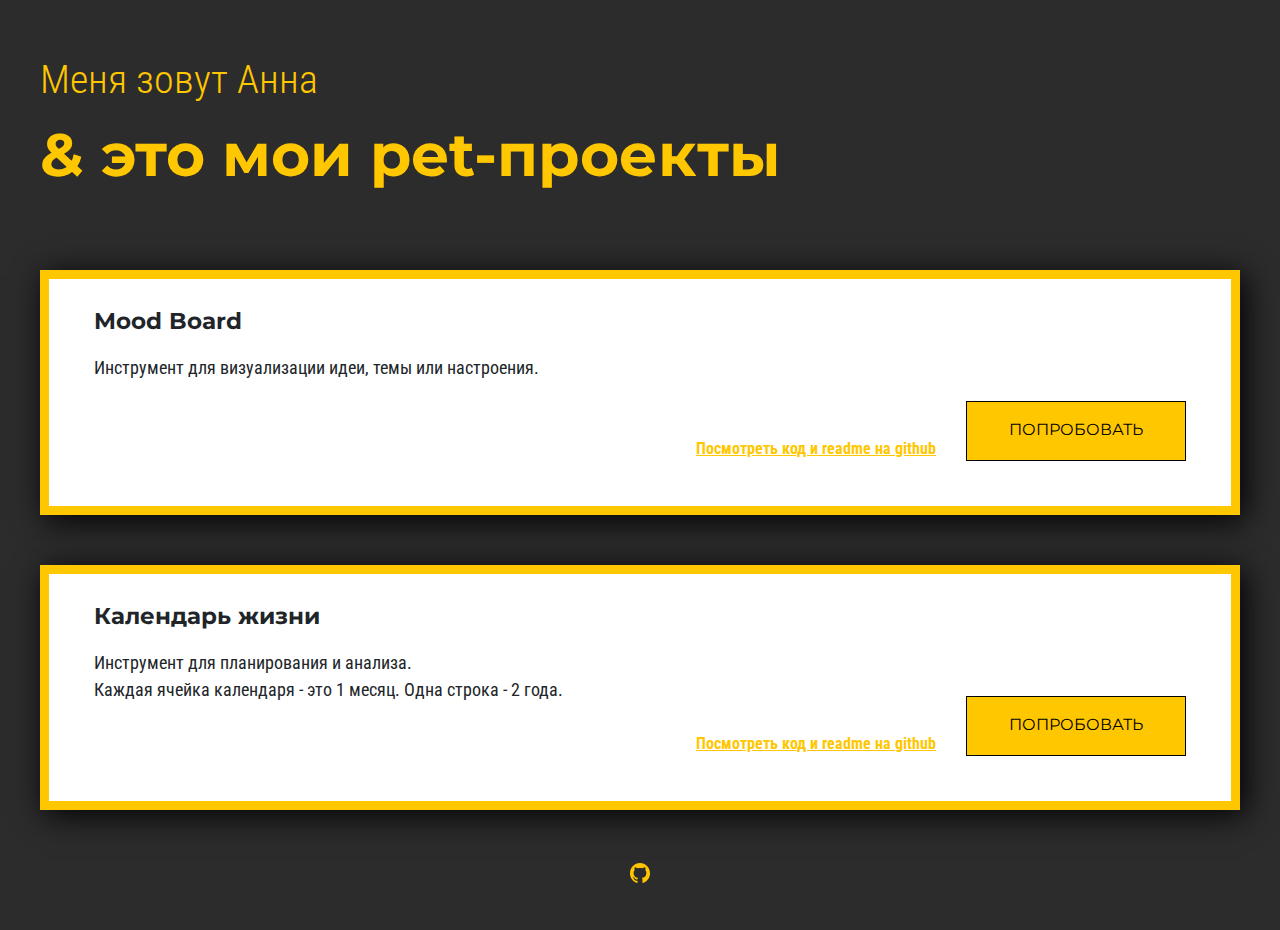
==== index.html @ ff29e498 "Add files via upload" ====
<!DOCTYPE html><html lang="en"><head><meta charset="UTF-8"><meta http-equiv="X-UA-Compatible" content="IE=edge"><meta name="viewport" content="width=device-width,initial-scale=1"><link rel="preconnect" href="https://fonts.googleapis.com"><link rel="preconnect" href="https://fonts.gstatic.com" crossorigin><link href="https://fonts.googleapis.com/css2?family=Montserrat:ital,wght@1,800&family=Roboto+Condensed:ital,wght@0,300;0,700;1,400&display=swap" rel="stylesheet"><link rel="stylesheet" href="css/style.min.css"><title>Document</title></head><body><header></header><div class="container"><h2>Меня зовут Анна</h2><h1>& это мои pet-проекты</h1><div class="projects_wrapper"><div class="project mood_board"><div class="project_description_wrapper"><h3>Mood Board</h3><p class="project_about">Инструмент для визуализации идеи, темы или настроения.</p></div><div class="project_link_wrapper"><a class="a_togithub" href="https://github.com/InzhevatkinaAV/MoodBoard" target="_blank">Посмотреть код и readme на github </a><a class="a_try" href="../mood_board/mood_board.html" target="_blank"><div class="a_try_inner">ПОПРОБОВАТЬ</div></a></div></div><div class="project life_calendar"><div class="project_description_wrapper"><h3>Календарь жизни</h3><p class="project_about">Инструмент для планирования и анализа.<br>Каждая ячейка календаря - это 1 месяц. Одна строка - 2 года.</p></div><div class="project_link_wrapper"><a class="a_togithub" href="https://github.com/InzhevatkinaAV/LifeCalendar" target="_blank">Посмотреть код и readme на github </a><a class="a_try" href="../life_calendar/life_calendar.html" target="_blank"><div class="a_try_inner">ПОПРОБОВАТЬ</div></a></div></div></div></div><footer><a href="https://github.com/InzhevatkinaAV?tab=repositories" target="_blank"><svg width="20" height="20" viewBox="0 0 30 30" fill="none" xmlns="http://www.w3.org/2000/svg"><path d="M15 0C6.7125 0 0 6.88685 0 15.3806C0 22.1775 4.2975 27.9413 10.2562 29.9735C11.0062 30.1182 11.2812 29.6422 11.2812 29.2339C11.2812 28.8687 11.2687 27.9009 11.2625 26.6187C7.09 27.5461 6.21 24.5553 6.21 24.5553C5.5275 22.7801 4.54125 22.3053 4.54125 22.3053C3.1825 21.3519 4.64625 21.3714 4.64625 21.3714C6.1525 21.4784 6.94375 22.9562 6.94375 22.9562C8.28125 25.3079 10.455 24.6283 11.3125 24.2357C11.4475 23.2405 11.8338 22.5636 12.2625 22.1788C8.93125 21.794 5.43 20.4714 5.43 14.5785C5.43 12.8998 6.01125 11.5277 6.97375 10.4516C6.805 10.0629 6.29875 8.499 7.105 6.38077C7.105 6.38077 8.36125 5.96861 11.23 7.95771C12.43 7.61597 13.705 7.44641 14.98 7.43858C16.255 7.44641 17.53 7.61597 18.73 7.95771C21.58 5.96861 22.8362 6.38077 22.8362 6.38077C23.6425 8.499 23.1362 10.0629 22.9862 10.4516C23.9425 11.5277 24.5237 12.8998 24.5237 14.5785C24.5237 20.4871 21.0175 21.7875 17.68 22.1658C18.205 22.6275 18.6925 23.5705 18.6925 25.0118C18.6925 27.07 18.6737 28.7239 18.6737 29.2235C18.6737 29.6265 18.9362 30.1078 19.705 29.9539C25.7062 27.9348 30 22.1671 30 15.3806C30 6.88685 23.2837 0 15 0Z" fill="#FFC700"/></svg></a></footer></body></html>
---- css/style.min.css ----
/*!
 * Bootstrap Reboot v4.3.1 (https://getbootstrap.com/)
 * Copyright 2011-2019 The Bootstrap Authors
 * Copyright 2011-2019 Twitter, Inc.
 * Licensed under MIT (https://github.com/twbs/bootstrap/blob/master/LICENSE)
 * Forked from Normalize.css, licensed MIT (https://github.com/necolas/normalize.css/blob/master/LICENSE.md)
 */*,::after,::before{box-sizing:border-box}html{font-family:sans-serif;line-height:1.15;-webkit-text-size-adjust:100%;-webkit-tap-highlight-color:rgba(0,0,0,0)}article,aside,figcaption,figure,footer,header,hgroup,main,nav,section{display:block}body{margin:0;font-family:-apple-system,BlinkMacSystemFont,"Segoe UI",Roboto,"Helvetica Neue",Arial,"Noto Sans",sans-serif,"Apple Color Emoji","Segoe UI Emoji","Segoe UI Symbol","Noto Color Emoji";font-size:1rem;font-weight:400;line-height:1.5;color:#212529;text-align:left;background-color:#fff}[tabindex="-1"]:focus{outline:0!important}hr{box-sizing:content-box;height:0;overflow:visible}h1,h2,h3,h4,h5,h6{margin-top:0;margin-bottom:.5rem}p{margin-top:0;margin-bottom:1rem}abbr[data-original-title],abbr[title]{text-decoration:underline;-webkit-text-decoration:underline dotted;text-decoration:underline dotted;cursor:help;border-bottom:0;-webkit-text-decoration-skip-ink:none;text-decoration-skip-ink:none}address{margin-bottom:1rem;font-style:normal;line-height:inherit}dl,ol,ul{margin-top:0;margin-bottom:1rem}ol ol,ol ul,ul ol,ul ul{margin-bottom:0}dt{font-weight:700}dd{margin-bottom:.5rem;margin-left:0}blockquote{margin:0 0 1rem}b,strong{font-weight:bolder}small{font-size:80%}sub,sup{position:relative;font-size:75%;line-height:0;vertical-align:baseline}sub{bottom:-.25em}sup{top:-.5em}a{color:#007bff;text-decoration:none;background-color:rgba(0,0,0,0)}a:hover{color:#0056b3;text-decoration:underline}a:not([href]):not([tabindex]){color:inherit;text-decoration:none}a:not([href]):not([tabindex]):focus,a:not([href]):not([tabindex]):hover{color:inherit;text-decoration:none}a:not([href]):not([tabindex]):focus{outline:0}code,kbd,pre,samp{font-family:SFMono-Regular,Menlo,Monaco,Consolas,"Liberation Mono","Courier New",monospace;font-size:1em}pre{margin-top:0;margin-bottom:1rem;overflow:auto}figure{margin:0 0 1rem}img{vertical-align:middle;border-style:none}svg{overflow:hidden;vertical-align:middle}table{border-collapse:collapse}caption{padding-top:.75rem;padding-bottom:.75rem;color:#6c757d;text-align:left;caption-side:bottom}th{text-align:inherit}label{display:inline-block;margin-bottom:.5rem}button{border-radius:0}button:focus{outline:1px dotted;outline:5px auto -webkit-focus-ring-color}button,input,optgroup,select,textarea{margin:0;font-family:inherit;font-size:inherit;line-height:inherit}button,input{overflow:visible}button,select{text-transform:none}select{word-wrap:normal}[type=button],[type=reset],[type=submit],button{-webkit-appearance:button}[type=button]:not(:disabled),[type=reset]:not(:disabled),[type=submit]:not(:disabled),button:not(:disabled){cursor:pointer}[type=button]::-moz-focus-inner,[type=reset]::-moz-focus-inner,[type=submit]::-moz-focus-inner,button::-moz-focus-inner{padding:0;border-style:none}input[type=checkbox],input[type=radio]{box-sizing:border-box;padding:0}input[type=date],input[type=datetime-local],input[type=month],input[type=time]{-webkit-appearance:listbox}textarea{overflow:auto;resize:vertical}fieldset{min-width:0;padding:0;margin:0;border:0}legend{display:block;width:100%;max-width:100%;padding:0;margin-bottom:.5rem;font-size:1.5rem;line-height:inherit;color:inherit;white-space:normal}progress{vertical-align:baseline}[type=number]::-webkit-inner-spin-button,[type=number]::-webkit-outer-spin-button{height:auto}[type=search]{outline-offset:-2px;-webkit-appearance:none}[type=search]::-webkit-search-decoration{-webkit-appearance:none}::-webkit-file-upload-button{font:inherit;-webkit-appearance:button}output{display:inline-block}summary{display:list-item;cursor:pointer}template{display:none}[hidden]{display:none!important}body{background:#2c2c2c}header{height:30px}.container{width:1240px;margin:0 auto;padding:20px 20px;min-height:calc(100vh - 30px - 100px)}h1{color:#ffc700;font-family:Montserrat,sans-serif;font-size:60px;margin:0}h2{color:#ffc700;font-family:"Roboto Condensed",sans-serif;font-weight:300;font-size:40px;margin:0}h3{font-family:Montserrat,sans-serif;font-size:23px;margin-bottom:15px}p{font-family:"Roboto Condensed",sans-serif;font-weight:400;font-size:18px}.projects_wrapper{margin-top:70px}.projects_wrapper .project{position:relative;width:1200px;height:245px;margin-top:50px;padding:25px 45px;background:#fff;border:9px solid #ffc700;box-shadow:5px 5px 30px #000}.projects_wrapper .project_link_wrapper{position:absolute;bottom:45px;right:45px;width:600px;display:flex;justify-content:end;align-items:end}.projects_wrapper .project_link_wrapper .a_togithub{text-decoration:underline;color:#ffc700;font-family:"Roboto Condensed",sans-serif;font-weight:700;font-size:16px;transition:all 1s}.projects_wrapper .project_link_wrapper .a_togithub:hover{text-decoration:none;color:#000;cursor:pointer}.projects_wrapper .project_link_wrapper .a_try{color:#000;margin-left:30px;font-family:Montserrat,sans-serif;font-size:16px}.projects_wrapper .project_link_wrapper .a_try:hover{text-decoration:none;cursor:pointer}.projects_wrapper .project_link_wrapper .a_try_inner{width:220px;height:60px;background-color:#ffc700;text-align:center;padding:16px;border:1px solid #000;transition:all 1s}.projects_wrapper .project_link_wrapper .a_try_inner:hover{background-color:#fff;border:1px solid #ffc700}footer{height:100px;display:flex;justify-content:center;padding-top:30px}footer a{margin:0 auto}footer a:hover svg path{transition:1s all;fill:#fff}
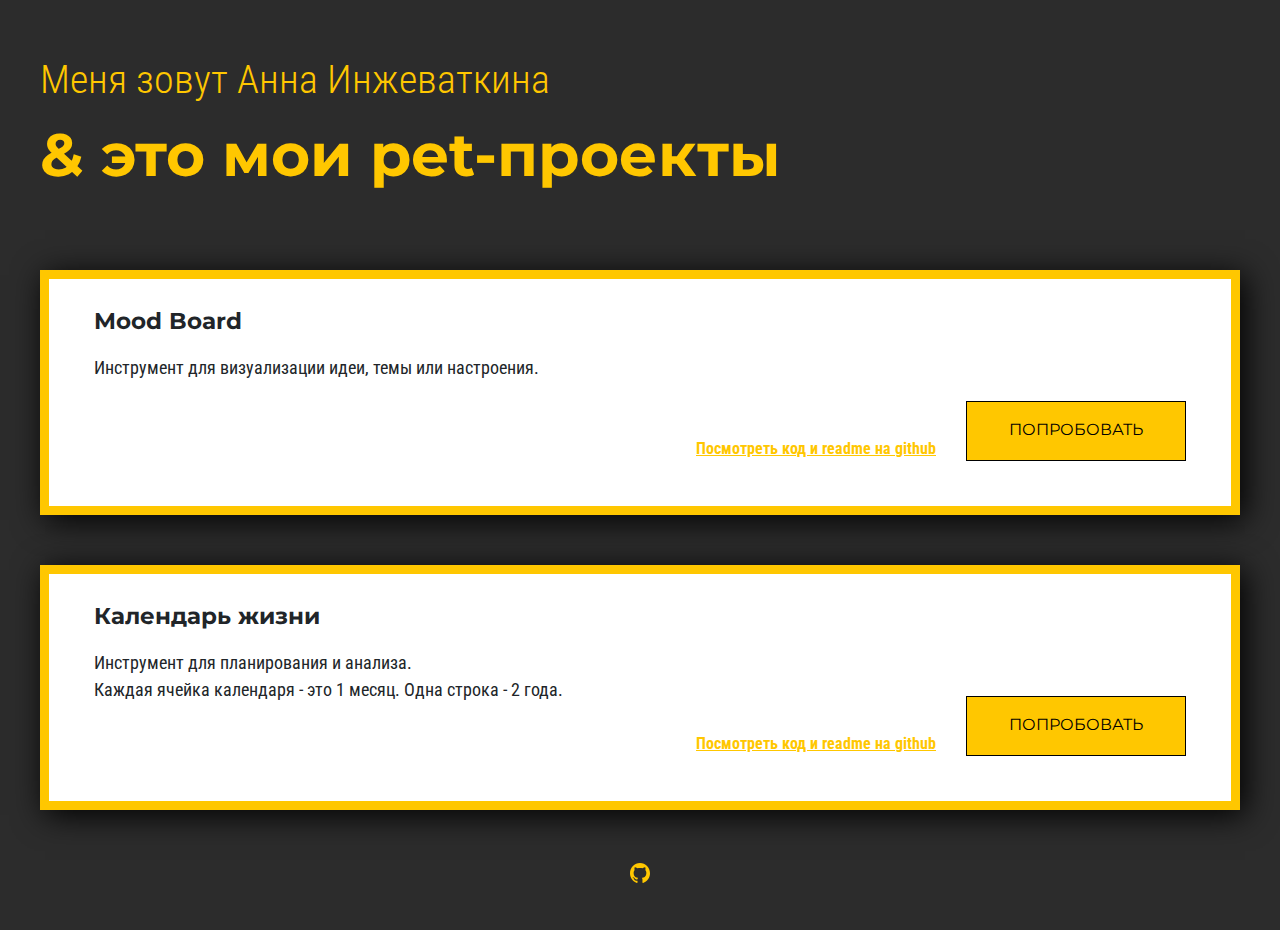
==== commit 7dfef7cc: "Update index.html" ====
--- a/index.html
+++ b/index.html
@@ -1 +1 @@
-<!DOCTYPE html><html lang="en"><head><meta charset="UTF-8"><meta http-equiv="X-UA-Compatible" content="IE=edge"><meta name="viewport" content="width=device-width,initial-scale=1"><link rel="preconnect" href="https://fonts.googleapis.com"><link rel="preconnect" href="https://fonts.gstatic.com" crossorigin><link href="https://fonts.googleapis.com/css2?family=Montserrat:ital,wght@1,800&family=Roboto+Condensed:ital,wght@0,300;0,700;1,400&display=swap" rel="stylesheet"><link rel="stylesheet" href="css/style.min.css"><title>Document</title></head><body><header></header><div class="container"><h2>Меня зовут Анна</h2><h1>& это мои pet-проекты</h1><div class="projects_wrapper"><div class="project mood_board"><div class="project_description_wrapper"><h3>Mood Board</h3><p class="project_about">Инструмент для визуализации идеи, темы или настроения.</p></div><div class="project_link_wrapper"><a class="a_togithub" href="https://github.com/InzhevatkinaAV/MoodBoard" target="_blank">Посмотреть код и readme на github </a><a class="a_try" href="../mood_board/mood_board.html" target="_blank"><div class="a_try_inner">ПОПРОБОВАТЬ</div></a></div></div><div class="project life_calendar"><div class="project_description_wrapper"><h3>Календарь жизни</h3><p class="project_about">Инструмент для планирования и анализа.<br>Каждая ячейка календаря - это 1 месяц. Одна строка - 2 года.</p></div><div class="project_link_wrapper"><a class="a_togithub" href="https://github.com/InzhevatkinaAV/LifeCalendar" target="_blank">Посмотреть код и readme на github </a><a class="a_try" href="../life_calendar/life_calendar.html" target="_blank"><div class="a_try_inner">ПОПРОБОВАТЬ</div></a></div></div></div></div><footer><a href="https://github.com/InzhevatkinaAV?tab=repositories" target="_blank"><svg width="20" height="20" viewBox="0 0 30 30" fill="none" xmlns="http://www.w3.org/2000/svg"><path d="M15 0C6.7125 0 0 6.88685 0 15.3806C0 22.1775 4.2975 27.9413 10.2562 29.9735C11.0062 30.1182 11.2812 29.6422 11.2812 29.2339C11.2812 28.8687 11.2687 27.9009 11.2625 26.6187C7.09 27.5461 6.21 24.5553 6.21 24.5553C5.5275 22.7801 4.54125 22.3053 4.54125 22.3053C3.1825 21.3519 4.64625 21.3714 4.64625 21.3714C6.1525 21.4784 6.94375 22.9562 6.94375 22.9562C8.28125 25.3079 10.455 24.6283 11.3125 24.2357C11.4475 23.2405 11.8338 22.5636 12.2625 22.1788C8.93125 21.794 5.43 20.4714 5.43 14.5785C5.43 12.8998 6.01125 11.5277 6.97375 10.4516C6.805 10.0629 6.29875 8.499 7.105 6.38077C7.105 6.38077 8.36125 5.96861 11.23 7.95771C12.43 7.61597 13.705 7.44641 14.98 7.43858C16.255 7.44641 17.53 7.61597 18.73 7.95771C21.58 5.96861 22.8362 6.38077 22.8362 6.38077C23.6425 8.499 23.1362 10.0629 22.9862 10.4516C23.9425 11.5277 24.5237 12.8998 24.5237 14.5785C24.5237 20.4871 21.0175 21.7875 17.68 22.1658C18.205 22.6275 18.6925 23.5705 18.6925 25.0118C18.6925 27.07 18.6737 28.7239 18.6737 29.2235C18.6737 29.6265 18.9362 30.1078 19.705 29.9539C25.7062 27.9348 30 22.1671 30 15.3806C30 6.88685 23.2837 0 15 0Z" fill="#FFC700"/></svg></a></footer></body></html>+<!DOCTYPE html><html lang="en"><head><meta charset="UTF-8"><meta http-equiv="X-UA-Compatible" content="IE=edge"><meta name="viewport" content="width=device-width,initial-scale=1"><link rel="preconnect" href="https://fonts.googleapis.com"><link rel="preconnect" href="https://fonts.gstatic.com" crossorigin><link href="https://fonts.googleapis.com/css2?family=Montserrat:ital,wght@1,800&family=Roboto+Condensed:ital,wght@0,300;0,700;1,400&display=swap" rel="stylesheet"><link rel="stylesheet" href="css/style.min.css"><title>Document</title></head><body><header></header><div class="container"><h2>Меня зовут Анна Инжеваткина</h2><h1>& это мои pet-проекты</h1><div class="projects_wrapper"><div class="project mood_board"><div class="project_description_wrapper"><h3>Mood Board</h3><p class="project_about">Инструмент для визуализации идеи, темы или настроения.</p></div><div class="project_link_wrapper"><a class="a_togithub" href="https://github.com/InzhevatkinaAV/MoodBoard" target="_blank">Посмотреть код и readme на github </a><a class="a_try" href="../mood_board/mood_board.html" target="_blank"><div class="a_try_inner">ПОПРОБОВАТЬ</div></a></div></div><div class="project life_calendar"><div class="project_description_wrapper"><h3>Календарь жизни</h3><p class="project_about">Инструмент для планирования и анализа.<br>Каждая ячейка календаря - это 1 месяц. Одна строка - 2 года.</p></div><div class="project_link_wrapper"><a class="a_togithub" href="https://github.com/InzhevatkinaAV/LifeCalendar" target="_blank">Посмотреть код и readme на github </a><a class="a_try" href="../life_calendar/life_calendar.html" target="_blank"><div class="a_try_inner">ПОПРОБОВАТЬ</div></a></div></div></div></div><footer><a href="https://github.com/InzhevatkinaAV?tab=repositories" target="_blank"><svg width="20" height="20" viewBox="0 0 30 30" fill="none" xmlns="http://www.w3.org/2000/svg"><path d="M15 0C6.7125 0 0 6.88685 0 15.3806C0 22.1775 4.2975 27.9413 10.2562 29.9735C11.0062 30.1182 11.2812 29.6422 11.2812 29.2339C11.2812 28.8687 11.2687 27.9009 11.2625 26.6187C7.09 27.5461 6.21 24.5553 6.21 24.5553C5.5275 22.7801 4.54125 22.3053 4.54125 22.3053C3.1825 21.3519 4.64625 21.3714 4.64625 21.3714C6.1525 21.4784 6.94375 22.9562 6.94375 22.9562C8.28125 25.3079 10.455 24.6283 11.3125 24.2357C11.4475 23.2405 11.8338 22.5636 12.2625 22.1788C8.93125 21.794 5.43 20.4714 5.43 14.5785C5.43 12.8998 6.01125 11.5277 6.97375 10.4516C6.805 10.0629 6.29875 8.499 7.105 6.38077C7.105 6.38077 8.36125 5.96861 11.23 7.95771C12.43 7.61597 13.705 7.44641 14.98 7.43858C16.255 7.44641 17.53 7.61597 18.73 7.95771C21.58 5.96861 22.8362 6.38077 22.8362 6.38077C23.6425 8.499 23.1362 10.0629 22.9862 10.4516C23.9425 11.5277 24.5237 12.8998 24.5237 14.5785C24.5237 20.4871 21.0175 21.7875 17.68 22.1658C18.205 22.6275 18.6925 23.5705 18.6925 25.0118C18.6925 27.07 18.6737 28.7239 18.6737 29.2235C18.6737 29.6265 18.9362 30.1078 19.705 29.9539C25.7062 27.9348 30 22.1671 30 15.3806C30 6.88685 23.2837 0 15 0Z" fill="#FFC700"/></svg></a></footer></body></html>
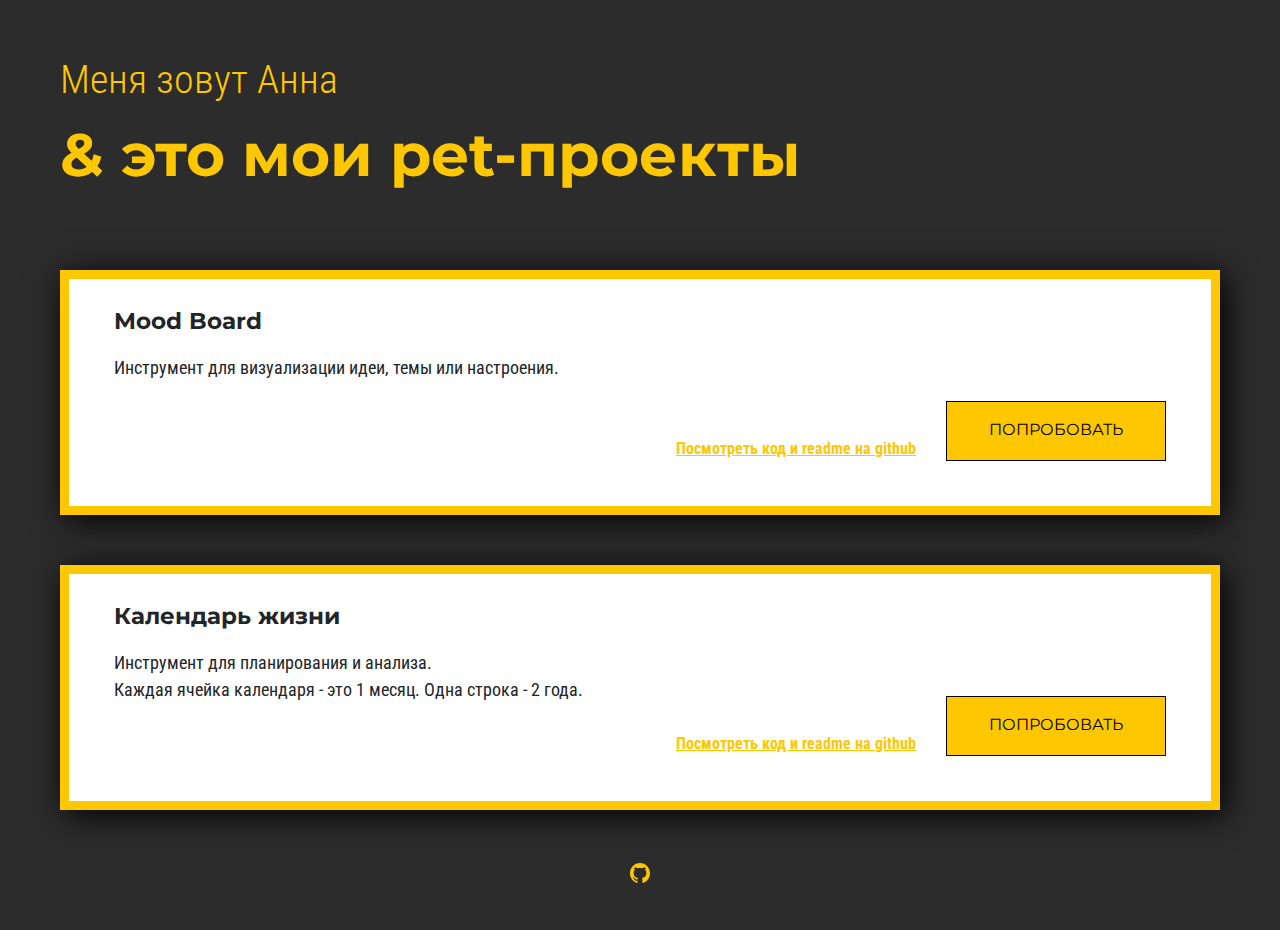
==== commit 1457e0e1: "Add files via upload" ====
--- a/index.html
+++ b/index.html
@@ -1 +1 @@
-<!DOCTYPE html><html lang="en"><head><meta charset="UTF-8"><meta http-equiv="X-UA-Compatible" content="IE=edge"><meta name="viewport" content="width=device-width,initial-scale=1"><link rel="preconnect" href="https://fonts.googleapis.com"><link rel="preconnect" href="https://fonts.gstatic.com" crossorigin><link href="https://fonts.googleapis.com/css2?family=Montserrat:ital,wght@1,800&family=Roboto+Condensed:ital,wght@0,300;0,700;1,400&display=swap" rel="stylesheet"><link rel="stylesheet" href="css/style.min.css"><title>Document</title></head><body><header></header><div class="container"><h2>Меня зовут Анна Инжеваткина</h2><h1>& это мои pet-проекты</h1><div class="projects_wrapper"><div class="project mood_board"><div class="project_description_wrapper"><h3>Mood Board</h3><p class="project_about">Инструмент для визуализации идеи, темы или настроения.</p></div><div class="project_link_wrapper"><a class="a_togithub" href="https://github.com/InzhevatkinaAV/MoodBoard" target="_blank">Посмотреть код и readme на github </a><a class="a_try" href="../mood_board/mood_board.html" target="_blank"><div class="a_try_inner">ПОПРОБОВАТЬ</div></a></div></div><div class="project life_calendar"><div class="project_description_wrapper"><h3>Календарь жизни</h3><p class="project_about">Инструмент для планирования и анализа.<br>Каждая ячейка календаря - это 1 месяц. Одна строка - 2 года.</p></div><div class="project_link_wrapper"><a class="a_togithub" href="https://github.com/InzhevatkinaAV/LifeCalendar" target="_blank">Посмотреть код и readme на github </a><a class="a_try" href="../life_calendar/life_calendar.html" target="_blank"><div class="a_try_inner">ПОПРОБОВАТЬ</div></a></div></div></div></div><footer><a href="https://github.com/InzhevatkinaAV?tab=repositories" target="_blank"><svg width="20" height="20" viewBox="0 0 30 30" fill="none" xmlns="http://www.w3.org/2000/svg"><path d="M15 0C6.7125 0 0 6.88685 0 15.3806C0 22.1775 4.2975 27.9413 10.2562 29.9735C11.0062 30.1182 11.2812 29.6422 11.2812 29.2339C11.2812 28.8687 11.2687 27.9009 11.2625 26.6187C7.09 27.5461 6.21 24.5553 6.21 24.5553C5.5275 22.7801 4.54125 22.3053 4.54125 22.3053C3.1825 21.3519 4.64625 21.3714 4.64625 21.3714C6.1525 21.4784 6.94375 22.9562 6.94375 22.9562C8.28125 25.3079 10.455 24.6283 11.3125 24.2357C11.4475 23.2405 11.8338 22.5636 12.2625 22.1788C8.93125 21.794 5.43 20.4714 5.43 14.5785C5.43 12.8998 6.01125 11.5277 6.97375 10.4516C6.805 10.0629 6.29875 8.499 7.105 6.38077C7.105 6.38077 8.36125 5.96861 11.23 7.95771C12.43 7.61597 13.705 7.44641 14.98 7.43858C16.255 7.44641 17.53 7.61597 18.73 7.95771C21.58 5.96861 22.8362 6.38077 22.8362 6.38077C23.6425 8.499 23.1362 10.0629 22.9862 10.4516C23.9425 11.5277 24.5237 12.8998 24.5237 14.5785C24.5237 20.4871 21.0175 21.7875 17.68 22.1658C18.205 22.6275 18.6925 23.5705 18.6925 25.0118C18.6925 27.07 18.6737 28.7239 18.6737 29.2235C18.6737 29.6265 18.9362 30.1078 19.705 29.9539C25.7062 27.9348 30 22.1671 30 15.3806C30 6.88685 23.2837 0 15 0Z" fill="#FFC700"/></svg></a></footer></body></html>
+<!DOCTYPE html><html lang="en"><head><meta charset="UTF-8"><meta http-equiv="X-UA-Compatible" content="IE=edge"><meta name="viewport" content="width=device-width,initial-scale=1"><link rel="preconnect" href="https://fonts.googleapis.com"><link rel="preconnect" href="https://fonts.gstatic.com" crossorigin><link href="https://fonts.googleapis.com/css2?family=Montserrat:ital,wght@1,800&family=Roboto+Condensed:ital,wght@0,300;0,700;1,400&display=swap" rel="stylesheet"><link rel="stylesheet" href="css/style.min.css"><title>Document</title></head><body><header></header><div class="container"><h2>Меня зовут Анна</h2><h1>& это мои pet-проекты</h1><div class="projects_wrapper"><div class="project mood_board"><div class="project_description_wrapper"><h3>Mood Board</h3><p class="project_about">Инструмент для визуализации идеи, темы или настроения.</p></div><div class="project_link_wrapper"><a class="a_togithub" href="https://github.com/InzhevatkinaAV/MoodBoard" target="_blank">Посмотреть код и readme на github</a> <a class="a_try" href="../mood_board/mood_board.html" target="_blank"><div class="a_try_inner">ПОПРОБОВАТЬ</div></a></div></div><div class="project life_calendar"><div class="project_description_wrapper"><h3>Календарь жизни</h3><p class="project_about">Инструмент для планирования и анализа.<br>Каждая ячейка календаря - это 1 месяц. Одна строка - 2 года.</p></div><div class="project_link_wrapper"><a class="a_togithub" href="https://github.com/InzhevatkinaAV/LifeCalendar" target="_blank">Посмотреть код и readme на github</a> <a class="a_try" href="../life_calendar/life_calendar.html" target="_blank"><div class="a_try_inner">ПОПРОБОВАТЬ</div></a></div></div></div></div><footer><a href="https://github.com/InzhevatkinaAV?tab=repositories" target="_blank"><svg width="20" height="20" viewBox="0 0 30 30" fill="none" xmlns="http://www.w3.org/2000/svg"><path d="M15 0C6.7125 0 0 6.88685 0 15.3806C0 22.1775 4.2975 27.9413 10.2562 29.9735C11.0062 30.1182 11.2812 29.6422 11.2812 29.2339C11.2812 28.8687 11.2687 27.9009 11.2625 26.6187C7.09 27.5461 6.21 24.5553 6.21 24.5553C5.5275 22.7801 4.54125 22.3053 4.54125 22.3053C3.1825 21.3519 4.64625 21.3714 4.64625 21.3714C6.1525 21.4784 6.94375 22.9562 6.94375 22.9562C8.28125 25.3079 10.455 24.6283 11.3125 24.2357C11.4475 23.2405 11.8338 22.5636 12.2625 22.1788C8.93125 21.794 5.43 20.4714 5.43 14.5785C5.43 12.8998 6.01125 11.5277 6.97375 10.4516C6.805 10.0629 6.29875 8.499 7.105 6.38077C7.105 6.38077 8.36125 5.96861 11.23 7.95771C12.43 7.61597 13.705 7.44641 14.98 7.43858C16.255 7.44641 17.53 7.61597 18.73 7.95771C21.58 5.96861 22.8362 6.38077 22.8362 6.38077C23.6425 8.499 23.1362 10.0629 22.9862 10.4516C23.9425 11.5277 24.5237 12.8998 24.5237 14.5785C24.5237 20.4871 21.0175 21.7875 17.68 22.1658C18.205 22.6275 18.6925 23.5705 18.6925 25.0118C18.6925 27.07 18.6737 28.7239 18.6737 29.2235C18.6737 29.6265 18.9362 30.1078 19.705 29.9539C25.7062 27.9348 30 22.1671 30 15.3806C30 6.88685 23.2837 0 15 0Z" fill="#FFC700"/></svg></a></footer></body></html>--- a/css/style.min.css
+++ b/css/style.min.css
@@ -4,4 +4,4 @@
  * Copyright 2011-2019 Twitter, Inc.
  * Licensed under MIT (https://github.com/twbs/bootstrap/blob/master/LICENSE)
  * Forked from Normalize.css, licensed MIT (https://github.com/necolas/normalize.css/blob/master/LICENSE.md)
- */*,::after,::before{box-sizing:border-box}html{font-family:sans-serif;line-height:1.15;-webkit-text-size-adjust:100%;-webkit-tap-highlight-color:rgba(0,0,0,0)}article,aside,figcaption,figure,footer,header,hgroup,main,nav,section{display:block}body{margin:0;font-family:-apple-system,BlinkMacSystemFont,"Segoe UI",Roboto,"Helvetica Neue",Arial,"Noto Sans",sans-serif,"Apple Color Emoji","Segoe UI Emoji","Segoe UI Symbol","Noto Color Emoji";font-size:1rem;font-weight:400;line-height:1.5;color:#212529;text-align:left;background-color:#fff}[tabindex="-1"]:focus{outline:0!important}hr{box-sizing:content-box;height:0;overflow:visible}h1,h2,h3,h4,h5,h6{margin-top:0;margin-bottom:.5rem}p{margin-top:0;margin-bottom:1rem}abbr[data-original-title],abbr[title]{text-decoration:underline;-webkit-text-decoration:underline dotted;text-decoration:underline dotted;cursor:help;border-bottom:0;-webkit-text-decoration-skip-ink:none;text-decoration-skip-ink:none}address{margin-bottom:1rem;font-style:normal;line-height:inherit}dl,ol,ul{margin-top:0;margin-bottom:1rem}ol ol,ol ul,ul ol,ul ul{margin-bottom:0}dt{font-weight:700}dd{margin-bottom:.5rem;margin-left:0}blockquote{margin:0 0 1rem}b,strong{font-weight:bolder}small{font-size:80%}sub,sup{position:relative;font-size:75%;line-height:0;vertical-align:baseline}sub{bottom:-.25em}sup{top:-.5em}a{color:#007bff;text-decoration:none;background-color:rgba(0,0,0,0)}a:hover{color:#0056b3;text-decoration:underline}a:not([href]):not([tabindex]){color:inherit;text-decoration:none}a:not([href]):not([tabindex]):focus,a:not([href]):not([tabindex]):hover{color:inherit;text-decoration:none}a:not([href]):not([tabindex]):focus{outline:0}code,kbd,pre,samp{font-family:SFMono-Regular,Menlo,Monaco,Consolas,"Liberation Mono","Courier New",monospace;font-size:1em}pre{margin-top:0;margin-bottom:1rem;overflow:auto}figure{margin:0 0 1rem}img{vertical-align:middle;border-style:none}svg{overflow:hidden;vertical-align:middle}table{border-collapse:collapse}caption{padding-top:.75rem;padding-bottom:.75rem;color:#6c757d;text-align:left;caption-side:bottom}th{text-align:inherit}label{display:inline-block;margin-bottom:.5rem}button{border-radius:0}button:focus{outline:1px dotted;outline:5px auto -webkit-focus-ring-color}button,input,optgroup,select,textarea{margin:0;font-family:inherit;font-size:inherit;line-height:inherit}button,input{overflow:visible}button,select{text-transform:none}select{word-wrap:normal}[type=button],[type=reset],[type=submit],button{-webkit-appearance:button}[type=button]:not(:disabled),[type=reset]:not(:disabled),[type=submit]:not(:disabled),button:not(:disabled){cursor:pointer}[type=button]::-moz-focus-inner,[type=reset]::-moz-focus-inner,[type=submit]::-moz-focus-inner,button::-moz-focus-inner{padding:0;border-style:none}input[type=checkbox],input[type=radio]{box-sizing:border-box;padding:0}input[type=date],input[type=datetime-local],input[type=month],input[type=time]{-webkit-appearance:listbox}textarea{overflow:auto;resize:vertical}fieldset{min-width:0;padding:0;margin:0;border:0}legend{display:block;width:100%;max-width:100%;padding:0;margin-bottom:.5rem;font-size:1.5rem;line-height:inherit;color:inherit;white-space:normal}progress{vertical-align:baseline}[type=number]::-webkit-inner-spin-button,[type=number]::-webkit-outer-spin-button{height:auto}[type=search]{outline-offset:-2px;-webkit-appearance:none}[type=search]::-webkit-search-decoration{-webkit-appearance:none}::-webkit-file-upload-button{font:inherit;-webkit-appearance:button}output{display:inline-block}summary{display:list-item;cursor:pointer}template{display:none}[hidden]{display:none!important}body{background:#2c2c2c}header{height:30px}.container{width:1240px;margin:0 auto;padding:20px 20px;min-height:calc(100vh - 30px - 100px)}h1{color:#ffc700;font-family:Montserrat,sans-serif;font-size:60px;margin:0}h2{color:#ffc700;font-family:"Roboto Condensed",sans-serif;font-weight:300;font-size:40px;margin:0}h3{font-family:Montserrat,sans-serif;font-size:23px;margin-bottom:15px}p{font-family:"Roboto Condensed",sans-serif;font-weight:400;font-size:18px}.projects_wrapper{margin-top:70px}.projects_wrapper .project{position:relative;width:1200px;height:245px;margin-top:50px;padding:25px 45px;background:#fff;border:9px solid #ffc700;box-shadow:5px 5px 30px #000}.projects_wrapper .project_link_wrapper{position:absolute;bottom:45px;right:45px;width:600px;display:flex;justify-content:end;align-items:end}.projects_wrapper .project_link_wrapper .a_togithub{text-decoration:underline;color:#ffc700;font-family:"Roboto Condensed",sans-serif;font-weight:700;font-size:16px;transition:all 1s}.projects_wrapper .project_link_wrapper .a_togithub:hover{text-decoration:none;color:#000;cursor:pointer}.projects_wrapper .project_link_wrapper .a_try{color:#000;margin-left:30px;font-family:Montserrat,sans-serif;font-size:16px}.projects_wrapper .project_link_wrapper .a_try:hover{text-decoration:none;cursor:pointer}.projects_wrapper .project_link_wrapper .a_try_inner{width:220px;height:60px;background-color:#ffc700;text-align:center;padding:16px;border:1px solid #000;transition:all 1s}.projects_wrapper .project_link_wrapper .a_try_inner:hover{background-color:#fff;border:1px solid #ffc700}footer{height:100px;display:flex;justify-content:center;padding-top:30px}footer a{margin:0 auto}footer a:hover svg path{transition:1s all;fill:#fff}+ */*,::after,::before{box-sizing:border-box}html{font-family:sans-serif;line-height:1.15;-webkit-text-size-adjust:100%;-webkit-tap-highlight-color:rgba(0,0,0,0)}article,aside,figcaption,figure,footer,header,hgroup,main,nav,section{display:block}body{margin:0;font-family:-apple-system,BlinkMacSystemFont,"Segoe UI",Roboto,"Helvetica Neue",Arial,"Noto Sans",sans-serif,"Apple Color Emoji","Segoe UI Emoji","Segoe UI Symbol","Noto Color Emoji";font-size:1rem;font-weight:400;line-height:1.5;color:#212529;text-align:left;background-color:#fff}[tabindex="-1"]:focus{outline:0!important}hr{box-sizing:content-box;height:0;overflow:visible}h1,h2,h3,h4,h5,h6{margin-top:0;margin-bottom:.5rem}p{margin-top:0;margin-bottom:1rem}abbr[data-original-title],abbr[title]{text-decoration:underline;-webkit-text-decoration:underline dotted;text-decoration:underline dotted;cursor:help;border-bottom:0;-webkit-text-decoration-skip-ink:none;text-decoration-skip-ink:none}address{margin-bottom:1rem;font-style:normal;line-height:inherit}dl,ol,ul{margin-top:0;margin-bottom:1rem}ol ol,ol ul,ul ol,ul ul{margin-bottom:0}dt{font-weight:700}dd{margin-bottom:.5rem;margin-left:0}blockquote{margin:0 0 1rem}b,strong{font-weight:bolder}small{font-size:80%}sub,sup{position:relative;font-size:75%;line-height:0;vertical-align:baseline}sub{bottom:-.25em}sup{top:-.5em}a{color:#007bff;text-decoration:none;background-color:rgba(0,0,0,0)}a:hover{color:#0056b3;text-decoration:underline}a:not([href]):not([tabindex]){color:inherit;text-decoration:none}a:not([href]):not([tabindex]):focus,a:not([href]):not([tabindex]):hover{color:inherit;text-decoration:none}a:not([href]):not([tabindex]):focus{outline:0}code,kbd,pre,samp{font-family:SFMono-Regular,Menlo,Monaco,Consolas,"Liberation Mono","Courier New",monospace;font-size:1em}pre{margin-top:0;margin-bottom:1rem;overflow:auto}figure{margin:0 0 1rem}img{vertical-align:middle;border-style:none}svg{overflow:hidden;vertical-align:middle}table{border-collapse:collapse}caption{padding-top:.75rem;padding-bottom:.75rem;color:#6c757d;text-align:left;caption-side:bottom}th{text-align:inherit}label{display:inline-block;margin-bottom:.5rem}button{border-radius:0}button:focus{outline:1px dotted;outline:5px auto -webkit-focus-ring-color}button,input,optgroup,select,textarea{margin:0;font-family:inherit;font-size:inherit;line-height:inherit}button,input{overflow:visible}button,select{text-transform:none}select{word-wrap:normal}[type=button],[type=reset],[type=submit],button{-webkit-appearance:button}[type=button]:not(:disabled),[type=reset]:not(:disabled),[type=submit]:not(:disabled),button:not(:disabled){cursor:pointer}[type=button]::-moz-focus-inner,[type=reset]::-moz-focus-inner,[type=submit]::-moz-focus-inner,button::-moz-focus-inner{padding:0;border-style:none}input[type=checkbox],input[type=radio]{box-sizing:border-box;padding:0}input[type=date],input[type=datetime-local],input[type=month],input[type=time]{-webkit-appearance:listbox}textarea{overflow:auto;resize:vertical}fieldset{min-width:0;padding:0;margin:0;border:0}legend{display:block;width:100%;max-width:100%;padding:0;margin-bottom:.5rem;font-size:1.5rem;line-height:inherit;color:inherit;white-space:normal}progress{vertical-align:baseline}[type=number]::-webkit-inner-spin-button,[type=number]::-webkit-outer-spin-button{height:auto}[type=search]{outline-offset:-2px;-webkit-appearance:none}[type=search]::-webkit-search-decoration{-webkit-appearance:none}::-webkit-file-upload-button{font:inherit;-webkit-appearance:button}output{display:inline-block}summary{display:list-item;cursor:pointer}template{display:none}[hidden]{display:none!important}body{background:#2c2c2c}header{height:30px}.container{width:1200px;margin:0 auto;padding:20px;min-height:calc(100vh - 30px - 100px)}h1{color:#ffc700;font-family:Montserrat,sans-serif;font-size:60px;margin:0}h2{color:#ffc700;font-family:"Roboto Condensed",sans-serif;font-weight:300;font-size:40px;margin:0}h3{font-family:Montserrat,sans-serif;font-size:23px;margin-bottom:15px}p{font-family:"Roboto Condensed",sans-serif;font-weight:400;font-size:18px}.projects_wrapper{margin-top:70px;width:1160px}.projects_wrapper .project{position:relative;width:100%;height:245px;margin:50px 0 0 0;padding:25px 45px;background:#fff;border:9px solid #ffc700;box-shadow:5px 5px 30px #000}.projects_wrapper .project_link_wrapper{position:absolute;bottom:45px;right:45px;width:600px;display:flex;justify-content:end;align-items:end}.projects_wrapper .project_link_wrapper .a_togithub{text-decoration:underline;color:#ffc700;font-family:"Roboto Condensed",sans-serif;font-weight:700;font-size:16px;transition:all 1s}.projects_wrapper .project_link_wrapper .a_togithub:hover{text-decoration:none;color:#000;cursor:pointer}.projects_wrapper .project_link_wrapper .a_try{color:#000;margin-left:30px;font-family:Montserrat,sans-serif;font-size:16px}.projects_wrapper .project_link_wrapper .a_try:hover{text-decoration:none;cursor:pointer}.projects_wrapper .project_link_wrapper .a_try_inner{width:220px;height:60px;background-color:#ffc700;text-align:center;padding:16px;border:1px solid #000;transition:all 1s}.projects_wrapper .project_link_wrapper .a_try_inner:hover{background-color:#fff;border:1px solid #ffc700}footer{height:100px;display:flex;justify-content:center;padding-top:30px}footer a{margin:0 auto}footer a:hover svg path{transition:1s all;fill:#fff}@media(max-width:1200px){.container{width:990px}.projects_wrapper{width:950px}.projects_wrapper .project{height:300px}}@media(max-width:990px){.container{width:760px}.projects_wrapper{width:720px}.projects_wrapper .project{height:300px}h1{font-size:50px}h2{font-size:30px}}@media(max-width:768px){.container{width:480px}.projects_wrapper{width:440px}.projects_wrapper .project{height:400px}.projects_wrapper .project_link_wrapper{width:100%;height:100px;right:0;flex-direction:column;justify-content:space-between;align-items:center}.projects_wrapper .project_link_wrapper .a_togithub{font-size:14px}.projects_wrapper .project_link_wrapper .a_try{margin-left:0}}@media(max-width:480px){.container{width:320px}h1{font-size:30px}h2{font-size:25px}h3{font-size:20px}p{font-size:16px}.projects_wrapper{width:280px;margin-top:10px}.projects_wrapper .project{padding:25px}.projects_wrapper .project_link_wrapper{height:120px}.projects_wrapper .project_link_wrapper .a_try_inner{width:200px}}